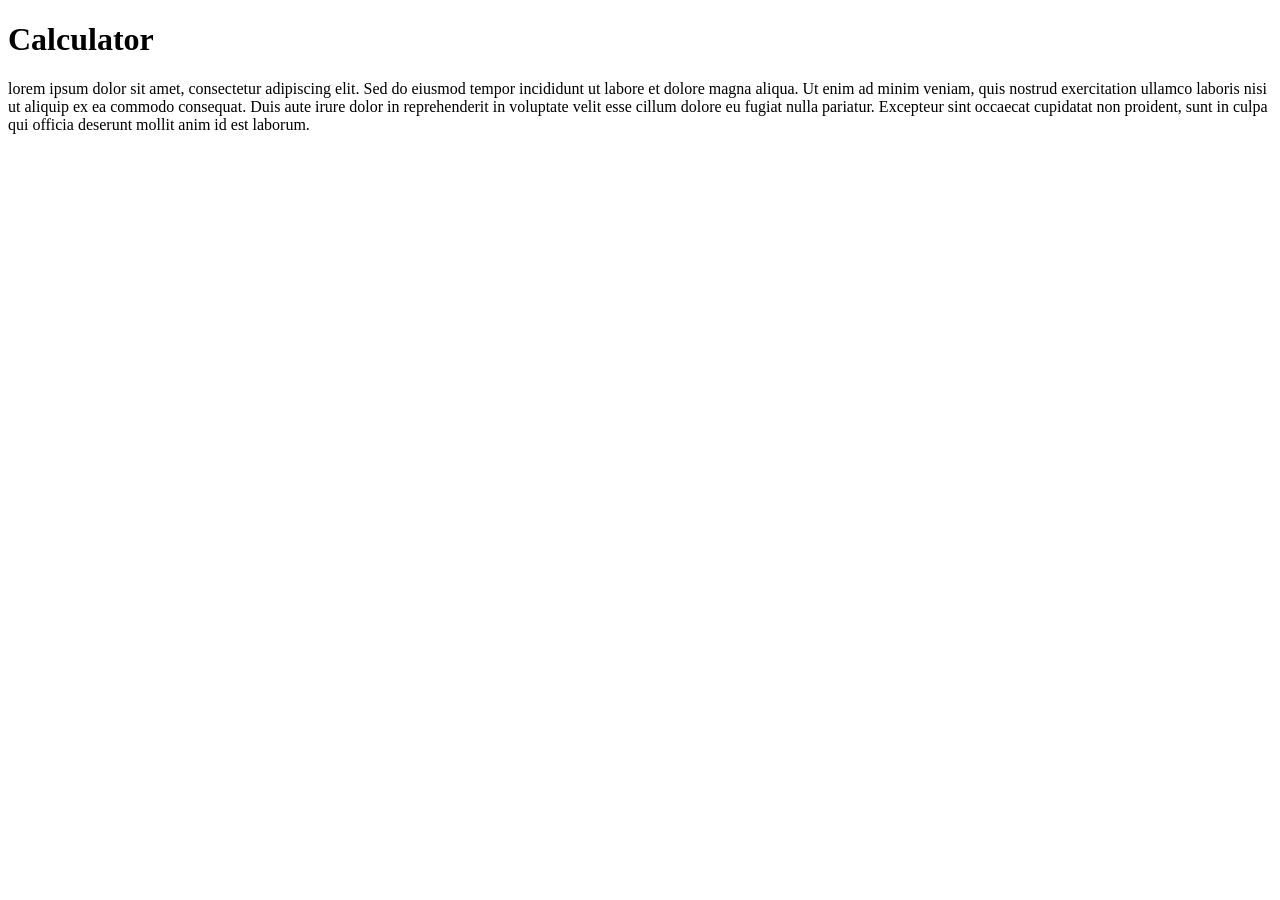
==== src/index.html @ 6264ba0f "borre algo hi" ====
<!DOCTYPE html>
<html lang="en">

<meta charset="UTF-8">
<meta name="viewport" content="width=device-width, initial-scale=1.0">
<title>Calculator</title>

<link rel="stylesheet" href="style.css">
<link rel="icon" type="image/x-icon" href="/calculator/src/img/calculator_icon.ico">

</head>

<body>

    <h1>Calculator</h1>

    <main>
        <lorem>
            <p>
                lorem ipsum dolor sit amet, consectetur adipiscing elit. Sed do eiusmod tempor incididunt ut labore et
                dolore magna aliqua. Ut enim ad minim veniam, quis nostrud exercitation ullamco laboris nisi ut aliquip
                ex ea commodo consequat. Duis aute irure dolor in reprehenderit in voluptate velit esse cillum dolore eu
                fugiat nulla pariatur. Excepteur sint occaecat cupidatat non proident, sunt in culpa qui officia
                deserunt mollit anim id est laborum.
            </p>
        </lorem>

    </main>

</body>

</html>
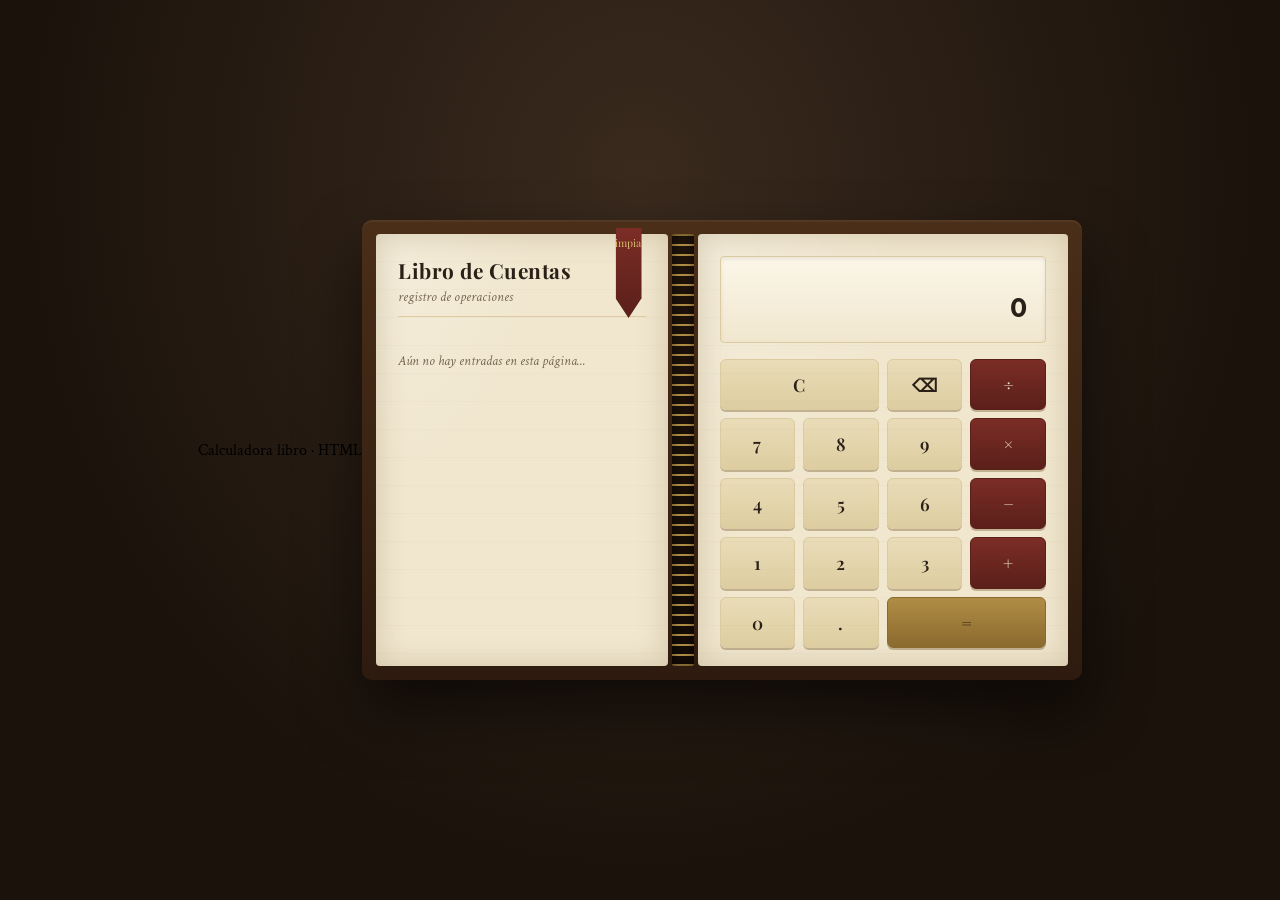
==== commit 7d4040fd: "Ungrade Ungrade" ====
--- a/src/index.html
+++ b/src/index.html
@@ -1,32 +1,595 @@
+Calculadora libro · HTML
 <!DOCTYPE html>
-<html lang="en">
-
-<meta charset="UTF-8">
-<meta name="viewport" content="width=device-width, initial-scale=1.0">
-<title>Calculator</title>
-
-<link rel="stylesheet" href="style.css">
-<link rel="icon" type="image/x-icon" href="/calculator/src/img/calculator_icon.ico">
-
+<html lang="es">
+
+<head>
+    <meta charset="UTF-8">
+    <title>El Libro de Cuentas — Calculadora</title>
+    <meta name="viewport" content="width=device-width, initial-scale=1.0">
+    <link rel="preconnect" href="https://fonts.googleapis.com">
+    <link
+        href="https://fonts.googleapis.com/css2?family=Playfair+Display:wght@600;700;900&family=Courier+Prime:wght@400;700&family=Crimson+Text:ital,wght@0,400;0,600;1,400&display=swap"
+        rel="stylesheet">
+    <style>
+        /* ============================================
+     1) VARIABLES DE DISEÑO (paleta "libro antiguo")
+     ============================================ */
+        :root {
+            --cover: #2e1b0f;
+            --cover-hi: #4a2e18;
+            --gold: #b08d45;
+            --gold-soft: #d8b96a;
+            --page: #f1e7cf;
+            --page-shadow: #dccba0;
+            --ink: #2a2018;
+            --ink-faint: #7a6a53;
+            --wax: #7b2d26;
+            --wax-dark: #5b1f1a;
+        }
+
+        * {
+            box-sizing: border-box;
+        }
+
+        body {
+            margin: 0;
+            min-height: 100vh;
+            display: flex;
+            align-items: center;
+            justify-content: center;
+            background:
+                radial-gradient(ellipse at 50% 20%, #3a2a1e 0%, #1a120b 70%);
+            font-family: 'Crimson Text', serif;
+            padding: 40px 16px;
+        }
+
+        /* ============================================
+     2) EL LIBRO — portada, lomo y perspectiva 3D
+     ============================================ */
+        .book {
+            position: relative;
+            display: flex;
+            width: min(720px, 94vw);
+            min-height: 460px;
+            background: linear-gradient(180deg, var(--cover-hi), var(--cover));
+            border-radius: 10px;
+            box-shadow:
+                0 30px 60px rgba(0, 0, 0, .55),
+                0 2px 0 rgba(255, 255, 255, .05) inset;
+            padding: 14px;
+            gap: 0;
+        }
+
+        .spine {
+            width: 22px;
+            background:
+                repeating-linear-gradient(180deg,
+                    var(--gold) 0px, var(--gold) 2px,
+                    transparent 2px, transparent 10px),
+                linear-gradient(180deg, #1f130b, #120b06);
+            border-radius: 3px;
+            box-shadow: inset 0 0 10px rgba(0, 0, 0, .6);
+            flex-shrink: 0;
+            margin: 0 4px;
+        }
+
+        .page {
+            background:
+                radial-gradient(ellipse at top left, rgba(255, 255, 255, .25), transparent 40%),
+                var(--page);
+            border-radius: 4px;
+            padding: 22px 22px 18px;
+            display: flex;
+            flex-direction: column;
+            position: relative;
+            box-shadow: inset 0 0 30px rgba(120, 95, 50, .25);
+        }
+
+        .page-left {
+            flex: 1 1 44%;
+        }
+
+        .page-right {
+            flex: 1 1 56%;
+        }
+
+        /* textura sutil de papel */
+        .page::before {
+            content: "";
+            position: absolute;
+            inset: 0;
+            background-image: repeating-linear-gradient(transparent, transparent 27px, rgba(120, 95, 50, .06) 28px);
+            pointer-events: none;
+            border-radius: 4px;
+        }
+
+        /* ============================================
+     3) PÁGINA IZQUIERDA — el "libro mayor" (historial)
+     ============================================ */
+        .page-title {
+            font-family: 'Playfair Display', serif;
+            font-weight: 700;
+            font-size: 1.3rem;
+            color: var(--ink);
+            margin: 0 0 4px;
+            letter-spacing: .5px;
+        }
+
+        .page-subtitle {
+            font-style: italic;
+            color: var(--ink-faint);
+            font-size: .85rem;
+            margin: 0 0 14px;
+            border-bottom: 1px solid var(--page-shadow);
+            padding-bottom: 10px;
+        }
+
+        .ribbon {
+            position: absolute;
+            top: -6px;
+            right: 26px;
+            width: 26px;
+            height: 90px;
+            background: linear-gradient(180deg, var(--wax), var(--wax-dark));
+            clip-path: polygon(0 0, 100% 0, 100% 78%, 50% 100%, 0 78%);
+            cursor: pointer;
+            box-shadow: 0 4px 8px rgba(0, 0, 0, .35);
+            transition: transform .15s ease;
+            z-index: 5;
+        }
+
+        .ribbon:hover {
+            transform: translateY(3px);
+        }
+
+        .ribbon:active {
+            transform: translateY(6px);
+        }
+
+        .ribbon-label {
+            position: absolute;
+            inset: 0;
+            display: flex;
+            align-items: flex-start;
+            justify-content: center;
+            padding-top: 8px;
+            color: var(--gold-soft);
+            font-size: .65rem;
+            font-family: 'Playfair Display', serif;
+        }
+
+        .history {
+            flex: 1;
+            overflow-y: auto;
+            padding-right: 4px;
+            color: var(--ink);
+        }
+
+        .history::-webkit-scrollbar {
+            width: 6px;
+        }
+
+        .history::-webkit-scrollbar-thumb {
+            background: var(--page-shadow);
+            border-radius: 3px;
+        }
+
+        .entry {
+            font-size: .95rem;
+            line-height: 1.5;
+            margin-bottom: 10px;
+            animation: inkIn .35s ease;
+        }
+
+        .entry .num {
+            color: var(--ink-faint);
+            font-style: italic;
+            margin-right: 6px;
+        }
+
+        .entry .expr {
+            color: var(--ink-faint);
+        }
+
+        .entry .eq {
+            color: var(--wax);
+            font-weight: 600;
+        }
+
+        .empty-note {
+            color: var(--ink-faint);
+            font-style: italic;
+            font-size: .9rem;
+            margin-top: 20px;
+        }
+
+        @keyframes inkIn {
+            from {
+                opacity: 0;
+                transform: translateY(-4px);
+            }
+
+            to {
+                opacity: 1;
+                transform: translateY(0);
+            }
+        }
+
+        /* ============================================
+     4) PÁGINA DERECHA — visor + teclado
+     ============================================ */
+        .display-paper {
+            background: linear-gradient(180deg, #fbf6e8, var(--page));
+            border: 1px solid var(--page-shadow);
+            border-radius: 4px;
+            padding: 14px 16px;
+            margin-bottom: 16px;
+            box-shadow: 0 2px 4px rgba(0, 0, 0, .08) inset;
+            position: relative;
+            min-height: 84px;
+        }
+
+        .expression {
+            font-family: 'Courier Prime', monospace;
+            color: var(--ink-faint);
+            font-size: 1rem;
+            min-height: 1.3em;
+            text-align: right;
+            letter-spacing: .5px;
+        }
+
+        .result {
+            font-family: 'Courier Prime', monospace;
+            font-weight: 700;
+            color: var(--ink);
+            font-size: 2rem;
+            text-align: right;
+            letter-spacing: 1px;
+            word-break: break-all;
+            transform-origin: right center;
+        }
+
+        /* el "sello de tinta" al presionar "=" */
+        .result.stamp {
+            animation: stampIt .32s cubic-bezier(.36, 1.6, .4, 1);
+        }
+
+        @keyframes stampIt {
+            0% {
+                transform: scale(1.6) rotate(-4deg);
+                opacity: 0;
+                color: var(--wax);
+            }
+
+            60% {
+                transform: scale(0.96) rotate(1deg);
+                opacity: 1;
+            }
+
+            100% {
+                transform: scale(1) rotate(0);
+                color: var(--ink);
+            }
+        }
+
+        .keypad {
+            flex: 1;
+            display: grid;
+            grid-template-columns: repeat(4, 1fr);
+            gap: 8px;
+        }
+
+        button.key {
+            font-family: 'Playfair Display', serif;
+            font-size: 1.1rem;
+            font-weight: 600;
+            color: var(--ink);
+            background: linear-gradient(180deg, #e9dcb8, #ddcda0);
+            border: 1px solid var(--page-shadow);
+            border-radius: 6px;
+            cursor: pointer;
+            padding: 12px 0;
+            box-shadow: 0 2px 0 rgba(120, 95, 50, .4);
+            transition: transform .08s ease, box-shadow .08s ease;
+        }
+
+        button.key:hover {
+            filter: brightness(1.04);
+        }
+
+        button.key:active {
+            transform: translateY(2px);
+            box-shadow: 0 0px 0 rgba(120, 95, 50, .4);
+        }
+
+        button.key.op {
+            background: linear-gradient(180deg, var(--wax), var(--wax-dark));
+            color: #f1e7cf;
+            border-color: var(--wax-dark);
+        }
+
+        button.key.equals {
+            grid-column: span 2;
+            background: linear-gradient(180deg, var(--gold), #8a6a2e);
+            color: #2a1c08;
+            border-color: #8a6a2e;
+        }
+
+        button.key.wide {
+            grid-column: span 2;
+        }
+
+        /* foco visible por teclado (accesibilidad) */
+        button.key:focus-visible {
+            outline: 2px solid var(--wax);
+            outline-offset: 2px;
+        }
+
+        /* ============================================
+     5) RESPONSIVE — el libro se cierra en móvil
+     ============================================ */
+        @media (max-width: 640px) {
+            .book {
+                flex-direction: column;
+                min-height: auto;
+            }
+
+            .spine {
+                width: auto;
+                height: 14px;
+                margin: 4px 0;
+                background: repeating-linear-gradient(90deg,
+                        var(--gold) 0px, var(--gold) 2px, transparent 2px, transparent 10px),
+                    linear-gradient(90deg, #1f130b, #120b06);
+            }
+
+            .history {
+                max-height: 140px;
+            }
+        }
+    </style>
 </head>
 
 <body>
 
-    <h1>Calculator</h1>
-
-    <main>
-        <lorem>
-            <p>
-                lorem ipsum dolor sit amet, consectetur adipiscing elit. Sed do eiusmod tempor incididunt ut labore et
-                dolore magna aliqua. Ut enim ad minim veniam, quis nostrud exercitation ullamco laboris nisi ut aliquip
-                ex ea commodo consequat. Duis aute irure dolor in reprehenderit in voluptate velit esse cillum dolore eu
-                fugiat nulla pariatur. Excepteur sint occaecat cupidatat non proident, sunt in culpa qui officia
-                deserunt mollit anim id est laborum.
-            </p>
-        </lorem>
-
-    </main>
-
+    <div class="book">
+        <!-- PÁGINA IZQUIERDA: el historial, como un libro mayor de cuentas -->
+        <section class="page page-left">
+            <div class="ribbon" id="ribbon" title="Tirar del marcador para borrar el historial">
+                <span class="ribbon-label">limpiar</span>
+            </div>
+            <h1 class="page-title">Libro de Cuentas</h1>
+            <p class="page-subtitle">registro de operaciones</p>
+            <div class="history" id="history">
+                <p class="empty-note">Aún no hay entradas en esta página...</p>
+            </div>
+        </section>
+
+        <div class="spine"></div>
+
+        <!-- PÁGINA DERECHA: el visor y las teclas -->
+        <section class="page page-right">
+            <div class="display-paper">
+                <div class="expression" id="expression">&nbsp;</div>
+                <div class="result" id="result">0</div>
+            </div>
+
+            <div class="keypad" id="keypad">
+                <button class="key wide" data-action="clear">C</button>
+                <button class="key" data-action="backspace">⌫</button>
+                <button class="key op" data-action="operator" data-value="÷">÷</button>
+
+                <button class="key" data-action="digit" data-value="7">7</button>
+                <button class="key" data-action="digit" data-value="8">8</button>
+                <button class="key" data-action="digit" data-value="9">9</button>
+                <button class="key op" data-action="operator" data-value="×">×</button>
+
+                <button class="key" data-action="digit" data-value="4">4</button>
+                <button class="key" data-action="digit" data-value="5">5</button>
+                <button class="key" data-action="digit" data-value="6">6</button>
+                <button class="key op" data-action="operator" data-value="−">−</button>
+
+                <button class="key" data-action="digit" data-value="1">1</button>
+                <button class="key" data-action="digit" data-value="2">2</button>
+                <button class="key" data-action="digit" data-value="3">3</button>
+                <button class="key op" data-action="operator" data-value="+">+</button>
+
+                <button class="key" data-action="digit" data-value="0">0</button>
+                <button class="key" data-action="decimal">.</button>
+                <button class="key equals" data-action="equals">=</button>
+            </div>
+        </section>
+    </div>
+
+    <script>
+        /* ============================================
+           6) ESTADO DE LA CALCULADORA
+           ============================================
+           Guardamos todo en un único objeto "state".
+           Esto es más fácil de razonar que tener
+           variables sueltas por todos lados. */
+        const state = {
+            current: '0',       // lo que se ve en pantalla ahora mismo
+            previous: null,      // el número guardado antes de elegir un operador
+            operator: null,       // '+', '−', '×' o '÷'
+            waitingForNext: false, // true justo después de pulsar un operador
+            history: []           // lista de operaciones ya resueltas
+        };
+
+        const resultEl = document.getElementById('result');
+        const exprEl = document.getElementById('expression');
+        const historyEl = document.getElementById('history');
+        const ribbon = document.getElementById('ribbon');
+        const keypad = document.getElementById('keypad');
+
+        /* ============================================
+           7) FUNCIONES PURAS DE CÁLCULO
+           ============================================ */
+        function calculate(a, operator, b) {
+            a = parseFloat(a);
+            b = parseFloat(b);
+            switch (operator) {
+                case '+': return a + b;
+                case '−': return a - b;
+                case '×': return a * b;
+                case '÷': return b === 0 ? NaN : a / b;
+                default: return b;
+            }
+        }
+
+        // Evita mostrar 0.30000000000000004 y números eternos
+        function formatNumber(n) {
+            if (Number.isNaN(n)) return 'Error';
+            if (!isFinite(n)) return 'Error';
+            const rounded = Math.round(n * 1e9) / 1e9;
+            return rounded.toString();
+        }
+
+        /* ============================================
+           8) ACCIONES — cada botón dispara una de estas
+           ============================================ */
+        function inputDigit(d) {
+            if (state.waitingForNext) {
+                state.current = d;
+                state.waitingForNext = false;
+            } else {
+                state.current = state.current === '0' ? d : state.current + d;
+            }
+        }
+
+        function inputDecimal() {
+            if (state.waitingForNext) {
+                state.current = '0.';
+                state.waitingForNext = false;
+                return;
+            }
+            if (!state.current.includes('.')) state.current += '.';
+        }
+
+        function chooseOperator(op) {
+            // Si ya había un operador pendiente, resolvemos esa cuenta primero
+            // (esto permite encadenar: 2 + 3 + 4 =)
+            if (state.operator && !state.waitingForNext) {
+                const result = calculate(state.previous, state.operator, state.current);
+                state.previous = formatNumber(result);
+                state.current = state.previous;
+            } else {
+                state.previous = state.current;
+            }
+            state.operator = op;
+            state.waitingForNext = true;
+        }
+
+        function equals() {
+            if (state.operator === null) return;
+            const expr = `${state.previous} ${state.operator} ${state.current}`;
+            const result = calculate(state.previous, state.operator, state.current);
+            const formatted = formatNumber(result);
+
+            addHistoryEntry(expr, formatted);
+
+            state.current = formatted;
+            state.previous = null;
+            state.operator = null;
+            state.waitingForNext = true; // el próximo dígito empieza una cuenta nueva
+
+            // el "sello de tinta": quitamos y volvemos a poner la clase para
+            // que la animación se repita cada vez
+            resultEl.classList.remove('stamp');
+            void resultEl.offsetWidth; // truco para reiniciar la animación CSS
+            resultEl.classList.add('stamp');
+        }
+
+        function backspace() {
+            state.current = state.current.length > 1 ? state.current.slice(0, -1) : '0';
+        }
+
+        function clearAll() {
+            state.current = '0';
+            state.previous = null;
+            state.operator = null;
+            state.waitingForNext = false;
+        }
+
+        /* ============================================
+           9) HISTORIAL — la página izquierda
+           ============================================ */
+        function addHistoryEntry(expr, result) {
+            state.history.unshift({ expr, result, n: state.history.length + 1 });
+            renderHistory();
+        }
+
+        function renderHistory() {
+            if (state.history.length === 0) {
+                historyEl.innerHTML = '<p class="empty-note">Aún no hay entradas en esta página...</p>';
+                return;
+            }
+            historyEl.innerHTML = state.history.map(item => `
+    <div class="entry">
+      <span class="num">${item.n}.</span>
+      <span class="expr">${item.expr}</span>
+      <span class="eq"> = ${item.result}</span>
+    </div>
+  `).join('');
+        }
+
+        /* ============================================
+           10) RENDER — sincroniza el "state" con el DOM
+           ============================================ */
+        function render() {
+            resultEl.textContent = state.current;
+            exprEl.textContent = state.previous !== null
+                ? `${state.previous} ${state.operator}`
+                : '\u00A0'; // espacio no separable para mantener la altura de la línea
+        }
+
+        /* ============================================
+           11) EVENTOS — clics del teclado del libro
+           ============================================ */
+        keypad.addEventListener('click', (e) => {
+            const btn = e.target.closest('button.key');
+            if (!btn) return;
+            const action = btn.dataset.action;
+            const value = btn.dataset.value;
+
+            if (action === 'digit') inputDigit(value);
+            else if (action === 'decimal') inputDecimal();
+            else if (action === 'operator') chooseOperator(value);
+            else if (action === 'equals') equals();
+            else if (action === 'backspace') backspace();
+            else if (action === 'clear') clearAll();
+
+            render();
+        });
+
+        // El marcador de tela (ribbon) también limpia todo, con un pequeño gesto
+        ribbon.addEventListener('click', () => {
+            clearAll();
+            state.history = [];
+            renderHistory();
+            render();
+        });
+
+        /* ============================================
+           12) SOPORTE DE TECLADO FÍSICO
+           ============================================ */
+        window.addEventListener('keydown', (e) => {
+            if (e.key >= '0' && e.key <= '9') inputDigit(e.key);
+            else if (e.key === '.') inputDecimal();
+            else if (e.key === '+') chooseOperator('+');
+            else if (e.key === '-') chooseOperator('−');
+            else if (e.key === '*') chooseOperator('×');
+            else if (e.key === '/') { e.preventDefault(); chooseOperator('÷'); }
+            else if (e.key === 'Enter' || e.key === '=') equals();
+            else if (e.key === 'Backspace') backspace();
+            else if (e.key === 'Escape') clearAll();
+            else return;
+
+            render();
+        });
+
+        render(); // primer dibujado al cargar la página
+    </script>
 </body>
 
 </html>
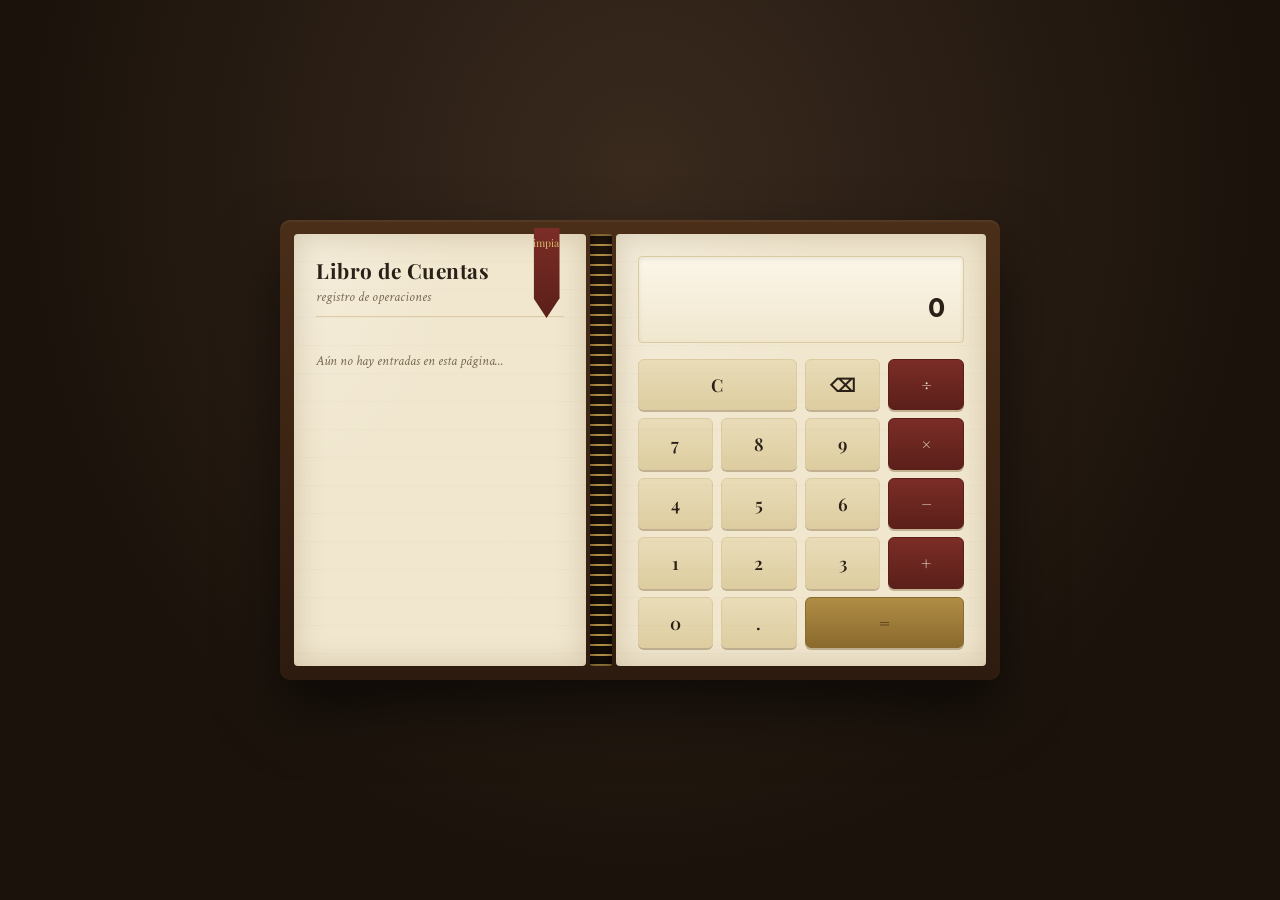
==== commit 0d794f4d: "carpeta script creada" ====
--- a/src/index.html
+++ b/src/index.html
@@ -1,353 +1,15 @@
-Calculadora libro · HTML
 <!DOCTYPE html>
-<html lang="es">
-
+<html lang="en">
 <head>
     <meta charset="UTF-8">
+    <meta name="viewport" content="width=device-width, initial-scale=1.0">
     <title>El Libro de Cuentas — Calculadora</title>
-    <meta name="viewport" content="width=device-width, initial-scale=1.0">
-    <link rel="preconnect" href="https://fonts.googleapis.com">
-    <link
-        href="https://fonts.googleapis.com/css2?family=Playfair+Display:wght@600;700;900&family=Courier+Prime:wght@400;700&family=Crimson+Text:ital,wght@0,400;0,600;1,400&display=swap"
+
+        <link rel="preconnect" href="https://fonts.googleapis.com">
+        <link href="https://fonts.googleapis.com/css2?family=Playfair+Display:wght@600;700;900&family=Courier+Prime:wght@400;700&family=Crimson+Text:ital,wght@0,400;0,600;1,400&display=swap"
         rel="stylesheet">
-    <style>
-        /* ============================================
-     1) VARIABLES DE DISEÑO (paleta "libro antiguo")
-     ============================================ */
-        :root {
-            --cover: #2e1b0f;
-            --cover-hi: #4a2e18;
-            --gold: #b08d45;
-            --gold-soft: #d8b96a;
-            --page: #f1e7cf;
-            --page-shadow: #dccba0;
-            --ink: #2a2018;
-            --ink-faint: #7a6a53;
-            --wax: #7b2d26;
-            --wax-dark: #5b1f1a;
-        }
 
-        * {
-            box-sizing: border-box;
-        }
-
-        body {
-            margin: 0;
-            min-height: 100vh;
-            display: flex;
-            align-items: center;
-            justify-content: center;
-            background:
-                radial-gradient(ellipse at 50% 20%, #3a2a1e 0%, #1a120b 70%);
-            font-family: 'Crimson Text', serif;
-            padding: 40px 16px;
-        }
-
-        /* ============================================
-     2) EL LIBRO — portada, lomo y perspectiva 3D
-     ============================================ */
-        .book {
-            position: relative;
-            display: flex;
-            width: min(720px, 94vw);
-            min-height: 460px;
-            background: linear-gradient(180deg, var(--cover-hi), var(--cover));
-            border-radius: 10px;
-            box-shadow:
-                0 30px 60px rgba(0, 0, 0, .55),
-                0 2px 0 rgba(255, 255, 255, .05) inset;
-            padding: 14px;
-            gap: 0;
-        }
-
-        .spine {
-            width: 22px;
-            background:
-                repeating-linear-gradient(180deg,
-                    var(--gold) 0px, var(--gold) 2px,
-                    transparent 2px, transparent 10px),
-                linear-gradient(180deg, #1f130b, #120b06);
-            border-radius: 3px;
-            box-shadow: inset 0 0 10px rgba(0, 0, 0, .6);
-            flex-shrink: 0;
-            margin: 0 4px;
-        }
-
-        .page {
-            background:
-                radial-gradient(ellipse at top left, rgba(255, 255, 255, .25), transparent 40%),
-                var(--page);
-            border-radius: 4px;
-            padding: 22px 22px 18px;
-            display: flex;
-            flex-direction: column;
-            position: relative;
-            box-shadow: inset 0 0 30px rgba(120, 95, 50, .25);
-        }
-
-        .page-left {
-            flex: 1 1 44%;
-        }
-
-        .page-right {
-            flex: 1 1 56%;
-        }
-
-        /* textura sutil de papel */
-        .page::before {
-            content: "";
-            position: absolute;
-            inset: 0;
-            background-image: repeating-linear-gradient(transparent, transparent 27px, rgba(120, 95, 50, .06) 28px);
-            pointer-events: none;
-            border-radius: 4px;
-        }
-
-        /* ============================================
-     3) PÁGINA IZQUIERDA — el "libro mayor" (historial)
-     ============================================ */
-        .page-title {
-            font-family: 'Playfair Display', serif;
-            font-weight: 700;
-            font-size: 1.3rem;
-            color: var(--ink);
-            margin: 0 0 4px;
-            letter-spacing: .5px;
-        }
-
-        .page-subtitle {
-            font-style: italic;
-            color: var(--ink-faint);
-            font-size: .85rem;
-            margin: 0 0 14px;
-            border-bottom: 1px solid var(--page-shadow);
-            padding-bottom: 10px;
-        }
-
-        .ribbon {
-            position: absolute;
-            top: -6px;
-            right: 26px;
-            width: 26px;
-            height: 90px;
-            background: linear-gradient(180deg, var(--wax), var(--wax-dark));
-            clip-path: polygon(0 0, 100% 0, 100% 78%, 50% 100%, 0 78%);
-            cursor: pointer;
-            box-shadow: 0 4px 8px rgba(0, 0, 0, .35);
-            transition: transform .15s ease;
-            z-index: 5;
-        }
-
-        .ribbon:hover {
-            transform: translateY(3px);
-        }
-
-        .ribbon:active {
-            transform: translateY(6px);
-        }
-
-        .ribbon-label {
-            position: absolute;
-            inset: 0;
-            display: flex;
-            align-items: flex-start;
-            justify-content: center;
-            padding-top: 8px;
-            color: var(--gold-soft);
-            font-size: .65rem;
-            font-family: 'Playfair Display', serif;
-        }
-
-        .history {
-            flex: 1;
-            overflow-y: auto;
-            padding-right: 4px;
-            color: var(--ink);
-        }
-
-        .history::-webkit-scrollbar {
-            width: 6px;
-        }
-
-        .history::-webkit-scrollbar-thumb {
-            background: var(--page-shadow);
-            border-radius: 3px;
-        }
-
-        .entry {
-            font-size: .95rem;
-            line-height: 1.5;
-            margin-bottom: 10px;
-            animation: inkIn .35s ease;
-        }
-
-        .entry .num {
-            color: var(--ink-faint);
-            font-style: italic;
-            margin-right: 6px;
-        }
-
-        .entry .expr {
-            color: var(--ink-faint);
-        }
-
-        .entry .eq {
-            color: var(--wax);
-            font-weight: 600;
-        }
-
-        .empty-note {
-            color: var(--ink-faint);
-            font-style: italic;
-            font-size: .9rem;
-            margin-top: 20px;
-        }
-
-        @keyframes inkIn {
-            from {
-                opacity: 0;
-                transform: translateY(-4px);
-            }
-
-            to {
-                opacity: 1;
-                transform: translateY(0);
-            }
-        }
-
-        /* ============================================
-     4) PÁGINA DERECHA — visor + teclado
-     ============================================ */
-        .display-paper {
-            background: linear-gradient(180deg, #fbf6e8, var(--page));
-            border: 1px solid var(--page-shadow);
-            border-radius: 4px;
-            padding: 14px 16px;
-            margin-bottom: 16px;
-            box-shadow: 0 2px 4px rgba(0, 0, 0, .08) inset;
-            position: relative;
-            min-height: 84px;
-        }
-
-        .expression {
-            font-family: 'Courier Prime', monospace;
-            color: var(--ink-faint);
-            font-size: 1rem;
-            min-height: 1.3em;
-            text-align: right;
-            letter-spacing: .5px;
-        }
-
-        .result {
-            font-family: 'Courier Prime', monospace;
-            font-weight: 700;
-            color: var(--ink);
-            font-size: 2rem;
-            text-align: right;
-            letter-spacing: 1px;
-            word-break: break-all;
-            transform-origin: right center;
-        }
-
-        /* el "sello de tinta" al presionar "=" */
-        .result.stamp {
-            animation: stampIt .32s cubic-bezier(.36, 1.6, .4, 1);
-        }
-
-        @keyframes stampIt {
-            0% {
-                transform: scale(1.6) rotate(-4deg);
-                opacity: 0;
-                color: var(--wax);
-            }
-
-            60% {
-                transform: scale(0.96) rotate(1deg);
-                opacity: 1;
-            }
-
-            100% {
-                transform: scale(1) rotate(0);
-                color: var(--ink);
-            }
-        }
-
-        .keypad {
-            flex: 1;
-            display: grid;
-            grid-template-columns: repeat(4, 1fr);
-            gap: 8px;
-        }
-
-        button.key {
-            font-family: 'Playfair Display', serif;
-            font-size: 1.1rem;
-            font-weight: 600;
-            color: var(--ink);
-            background: linear-gradient(180deg, #e9dcb8, #ddcda0);
-            border: 1px solid var(--page-shadow);
-            border-radius: 6px;
-            cursor: pointer;
-            padding: 12px 0;
-            box-shadow: 0 2px 0 rgba(120, 95, 50, .4);
-            transition: transform .08s ease, box-shadow .08s ease;
-        }
-
-        button.key:hover {
-            filter: brightness(1.04);
-        }
-
-        button.key:active {
-            transform: translateY(2px);
-            box-shadow: 0 0px 0 rgba(120, 95, 50, .4);
-        }
-
-        button.key.op {
-            background: linear-gradient(180deg, var(--wax), var(--wax-dark));
-            color: #f1e7cf;
-            border-color: var(--wax-dark);
-        }
-
-        button.key.equals {
-            grid-column: span 2;
-            background: linear-gradient(180deg, var(--gold), #8a6a2e);
-            color: #2a1c08;
-            border-color: #8a6a2e;
-        }
-
-        button.key.wide {
-            grid-column: span 2;
-        }
-
-        /* foco visible por teclado (accesibilidad) */
-        button.key:focus-visible {
-            outline: 2px solid var(--wax);
-            outline-offset: 2px;
-        }
-
-        /* ============================================
-     5) RESPONSIVE — el libro se cierra en móvil
-     ============================================ */
-        @media (max-width: 640px) {
-            .book {
-                flex-direction: column;
-                min-height: auto;
-            }
-
-            .spine {
-                width: auto;
-                height: 14px;
-                margin: 4px 0;
-                background: repeating-linear-gradient(90deg,
-                        var(--gold) 0px, var(--gold) 2px, transparent 2px, transparent 10px),
-                    linear-gradient(90deg, #1f130b, #120b06);
-            }
-
-            .history {
-                max-height: 140px;
-            }
-        }
-    </style>
+        <link rel="stylesheet" href="style.css">
 </head>
 
 <body>
@@ -401,195 +63,7 @@
         </section>
     </div>
 
-    <script>
-        /* ============================================
-           6) ESTADO DE LA CALCULADORA
-           ============================================
-           Guardamos todo en un único objeto "state".
-           Esto es más fácil de razonar que tener
-           variables sueltas por todos lados. */
-        const state = {
-            current: '0',       // lo que se ve en pantalla ahora mismo
-            previous: null,      // el número guardado antes de elegir un operador
-            operator: null,       // '+', '−', '×' o '÷'
-            waitingForNext: false, // true justo después de pulsar un operador
-            history: []           // lista de operaciones ya resueltas
-        };
-
-        const resultEl = document.getElementById('result');
-        const exprEl = document.getElementById('expression');
-        const historyEl = document.getElementById('history');
-        const ribbon = document.getElementById('ribbon');
-        const keypad = document.getElementById('keypad');
-
-        /* ============================================
-           7) FUNCIONES PURAS DE CÁLCULO
-           ============================================ */
-        function calculate(a, operator, b) {
-            a = parseFloat(a);
-            b = parseFloat(b);
-            switch (operator) {
-                case '+': return a + b;
-                case '−': return a - b;
-                case '×': return a * b;
-                case '÷': return b === 0 ? NaN : a / b;
-                default: return b;
-            }
-        }
-
-        // Evita mostrar 0.30000000000000004 y números eternos
-        function formatNumber(n) {
-            if (Number.isNaN(n)) return 'Error';
-            if (!isFinite(n)) return 'Error';
-            const rounded = Math.round(n * 1e9) / 1e9;
-            return rounded.toString();
-        }
-
-        /* ============================================
-           8) ACCIONES — cada botón dispara una de estas
-           ============================================ */
-        function inputDigit(d) {
-            if (state.waitingForNext) {
-                state.current = d;
-                state.waitingForNext = false;
-            } else {
-                state.current = state.current === '0' ? d : state.current + d;
-            }
-        }
-
-        function inputDecimal() {
-            if (state.waitingForNext) {
-                state.current = '0.';
-                state.waitingForNext = false;
-                return;
-            }
-            if (!state.current.includes('.')) state.current += '.';
-        }
-
-        function chooseOperator(op) {
-            // Si ya había un operador pendiente, resolvemos esa cuenta primero
-            // (esto permite encadenar: 2 + 3 + 4 =)
-            if (state.operator && !state.waitingForNext) {
-                const result = calculate(state.previous, state.operator, state.current);
-                state.previous = formatNumber(result);
-                state.current = state.previous;
-            } else {
-                state.previous = state.current;
-            }
-            state.operator = op;
-            state.waitingForNext = true;
-        }
-
-        function equals() {
-            if (state.operator === null) return;
-            const expr = `${state.previous} ${state.operator} ${state.current}`;
-            const result = calculate(state.previous, state.operator, state.current);
-            const formatted = formatNumber(result);
-
-            addHistoryEntry(expr, formatted);
-
-            state.current = formatted;
-            state.previous = null;
-            state.operator = null;
-            state.waitingForNext = true; // el próximo dígito empieza una cuenta nueva
-
-            // el "sello de tinta": quitamos y volvemos a poner la clase para
-            // que la animación se repita cada vez
-            resultEl.classList.remove('stamp');
-            void resultEl.offsetWidth; // truco para reiniciar la animación CSS
-            resultEl.classList.add('stamp');
-        }
-
-        function backspace() {
-            state.current = state.current.length > 1 ? state.current.slice(0, -1) : '0';
-        }
-
-        function clearAll() {
-            state.current = '0';
-            state.previous = null;
-            state.operator = null;
-            state.waitingForNext = false;
-        }
-
-        /* ============================================
-           9) HISTORIAL — la página izquierda
-           ============================================ */
-        function addHistoryEntry(expr, result) {
-            state.history.unshift({ expr, result, n: state.history.length + 1 });
-            renderHistory();
-        }
-
-        function renderHistory() {
-            if (state.history.length === 0) {
-                historyEl.innerHTML = '<p class="empty-note">Aún no hay entradas en esta página...</p>';
-                return;
-            }
-            historyEl.innerHTML = state.history.map(item => `
-    <div class="entry">
-      <span class="num">${item.n}.</span>
-      <span class="expr">${item.expr}</span>
-      <span class="eq"> = ${item.result}</span>
-    </div>
-  `).join('');
-        }
-
-        /* ============================================
-           10) RENDER — sincroniza el "state" con el DOM
-           ============================================ */
-        function render() {
-            resultEl.textContent = state.current;
-            exprEl.textContent = state.previous !== null
-                ? `${state.previous} ${state.operator}`
-                : '\u00A0'; // espacio no separable para mantener la altura de la línea
-        }
-
-        /* ============================================
-           11) EVENTOS — clics del teclado del libro
-           ============================================ */
-        keypad.addEventListener('click', (e) => {
-            const btn = e.target.closest('button.key');
-            if (!btn) return;
-            const action = btn.dataset.action;
-            const value = btn.dataset.value;
-
-            if (action === 'digit') inputDigit(value);
-            else if (action === 'decimal') inputDecimal();
-            else if (action === 'operator') chooseOperator(value);
-            else if (action === 'equals') equals();
-            else if (action === 'backspace') backspace();
-            else if (action === 'clear') clearAll();
-
-            render();
-        });
-
-        // El marcador de tela (ribbon) también limpia todo, con un pequeño gesto
-        ribbon.addEventListener('click', () => {
-            clearAll();
-            state.history = [];
-            renderHistory();
-            render();
-        });
-
-        /* ============================================
-           12) SOPORTE DE TECLADO FÍSICO
-           ============================================ */
-        window.addEventListener('keydown', (e) => {
-            if (e.key >= '0' && e.key <= '9') inputDigit(e.key);
-            else if (e.key === '.') inputDecimal();
-            else if (e.key === '+') chooseOperator('+');
-            else if (e.key === '-') chooseOperator('−');
-            else if (e.key === '*') chooseOperator('×');
-            else if (e.key === '/') { e.preventDefault(); chooseOperator('÷'); }
-            else if (e.key === 'Enter' || e.key === '=') equals();
-            else if (e.key === 'Backspace') backspace();
-            else if (e.key === 'Escape') clearAll();
-            else return;
-
-            render();
-        });
-
-        render(); // primer dibujado al cargar la página
-    </script>
+    <script src="script.js"></script>
 </body>
 
 </html>
--- a/src/style.css
+++ b/src/style.css
@@ -0,0 +1,333 @@
+:root {
+    --cover: #2e1b0f;
+    --cover-hi: #4a2e18;
+    --gold: #b08d45;
+    --gold-soft: #d8b96a;
+    --page: #f1e7cf;
+    --page-shadow: #dccba0;
+    --ink: #2a2018;
+    --ink-faint: #7a6a53;
+    --wax: #7b2d26;
+    --wax-dark: #5b1f1a;
+}
+
+* {
+    box-sizing: border-box;
+}
+
+body {
+    margin: 0;
+    min-height: 100vh;
+    display: flex;
+    align-items: center;
+    justify-content: center;
+    background:
+        radial-gradient(ellipse at 50% 20%, #3a2a1e 0%, #1a120b 70%);
+    font-family: 'Crimson Text', serif;
+    padding: 40px 16px;
+}
+
+/* ============================================
+     2) EL LIBRO — portada, lomo y perspectiva 3D
+     ============================================ */
+.book {
+    position: relative;
+    display: flex;
+    width: min(720px, 94vw);
+    min-height: 460px;
+    background: linear-gradient(180deg, var(--cover-hi), var(--cover));
+    border-radius: 10px;
+    box-shadow:
+        0 30px 60px rgba(0, 0, 0, .55),
+        0 2px 0 rgba(255, 255, 255, .05) inset;
+    padding: 14px;
+    gap: 0;
+}
+
+.spine {
+    width: 22px;
+    background:
+        repeating-linear-gradient(180deg,
+            var(--gold) 0px, var(--gold) 2px,
+            transparent 2px, transparent 10px),
+        linear-gradient(180deg, #1f130b, #120b06);
+    border-radius: 3px;
+    box-shadow: inset 0 0 10px rgba(0, 0, 0, .6);
+    flex-shrink: 0;
+    margin: 0 4px;
+}
+
+.page {
+    background:
+        radial-gradient(ellipse at top left, rgba(255, 255, 255, .25), transparent 40%),
+        var(--page);
+    border-radius: 4px;
+    padding: 22px 22px 18px;
+    display: flex;
+    flex-direction: column;
+    position: relative;
+    box-shadow: inset 0 0 30px rgba(120, 95, 50, .25);
+}
+
+.page-left {
+    flex: 1 1 44%;
+}
+
+.page-right {
+    flex: 1 1 56%;
+}
+
+/* textura sutil de papel */
+.page::before {
+    content: "";
+    position: absolute;
+    inset: 0;
+    background-image: repeating-linear-gradient(transparent, transparent 27px, rgba(120, 95, 50, .06) 28px);
+    pointer-events: none;
+    border-radius: 4px;
+}
+
+/* ============================================
+     3) PÁGINA IZQUIERDA — el "libro mayor" (historial)
+     ============================================ */
+.page-title {
+    font-family: 'Playfair Display', serif;
+    font-weight: 700;
+    font-size: 1.3rem;
+    color: var(--ink);
+    margin: 0 0 4px;
+    letter-spacing: .5px;
+}
+
+.page-subtitle {
+    font-style: italic;
+    color: var(--ink-faint);
+    font-size: .85rem;
+    margin: 0 0 14px;
+    border-bottom: 1px solid var(--page-shadow);
+    padding-bottom: 10px;
+}
+
+.ribbon {
+    position: absolute;
+    top: -6px;
+    right: 26px;
+    width: 26px;
+    height: 90px;
+    background: linear-gradient(180deg, var(--wax), var(--wax-dark));
+    clip-path: polygon(0 0, 100% 0, 100% 78%, 50% 100%, 0 78%);
+    cursor: pointer;
+    box-shadow: 0 4px 8px rgba(0, 0, 0, .35);
+    transition: transform .15s ease;
+    z-index: 5;
+}
+
+.ribbon:hover {
+    transform: translateY(3px);
+}
+
+.ribbon:active {
+    transform: translateY(6px);
+}
+
+.ribbon-label {
+    position: absolute;
+    inset: 0;
+    display: flex;
+    align-items: flex-start;
+    justify-content: center;
+    padding-top: 8px;
+    color: var(--gold-soft);
+    font-size: .65rem;
+    font-family: 'Playfair Display', serif;
+}
+
+.history {
+    flex: 1;
+    overflow-y: auto;
+    padding-right: 4px;
+    color: var(--ink);
+}
+
+.history::-webkit-scrollbar {
+    width: 6px;
+}
+
+.history::-webkit-scrollbar-thumb {
+    background: var(--page-shadow);
+    border-radius: 3px;
+}
+
+.entry {
+    font-size: .95rem;
+    line-height: 1.5;
+    margin-bottom: 10px;
+    animation: inkIn .35s ease;
+}
+
+.entry .num {
+    color: var(--ink-faint);
+    font-style: italic;
+    margin-right: 6px;
+}
+
+.entry .expr {
+    color: var(--ink-faint);
+}
+
+.entry .eq {
+    color: var(--wax);
+    font-weight: 600;
+}
+
+.empty-note {
+    color: var(--ink-faint);
+    font-style: italic;
+    font-size: .9rem;
+    margin-top: 20px;
+}
+
+@keyframes inkIn {
+    from {
+        opacity: 0;
+        transform: translateY(-4px);
+    }
+
+    to {
+        opacity: 1;
+        transform: translateY(0);
+    }
+}
+
+/* ============================================
+     4) PÁGINA DERECHA — visor + teclado
+     ============================================ */
+.display-paper {
+    background: linear-gradient(180deg, #fbf6e8, var(--page));
+    border: 1px solid var(--page-shadow);
+    border-radius: 4px;
+    padding: 14px 16px;
+    margin-bottom: 16px;
+    box-shadow: 0 2px 4px rgba(0, 0, 0, .08) inset;
+    position: relative;
+    min-height: 84px;
+}
+
+.expression {
+    font-family: 'Courier Prime', monospace;
+    color: var(--ink-faint);
+    font-size: 1rem;
+    min-height: 1.3em;
+    text-align: right;
+    letter-spacing: .5px;
+}
+
+.result {
+    font-family: 'Courier Prime', monospace;
+    font-weight: 700;
+    color: var(--ink);
+    font-size: 2rem;
+    text-align: right;
+    letter-spacing: 1px;
+    word-break: break-all;
+    transform-origin: right center;
+}
+
+/* el "sello de tinta" al presionar "=" */
+.result.stamp {
+    animation: stampIt .32s cubic-bezier(.36, 1.6, .4, 1);
+}
+
+@keyframes stampIt {
+    0% {
+        transform: scale(1.6) rotate(-4deg);
+        opacity: 0;
+        color: var(--wax);
+    }
+
+    60% {
+        transform: scale(0.96) rotate(1deg);
+        opacity: 1;
+    }
+
+    100% {
+        transform: scale(1) rotate(0);
+        color: var(--ink);
+    }
+}
+
+.keypad {
+    flex: 1;
+    display: grid;
+    grid-template-columns: repeat(4, 1fr);
+    gap: 8px;
+}
+
+button.key {
+    font-family: 'Playfair Display', serif;
+    font-size: 1.1rem;
+    font-weight: 600;
+    color: var(--ink);
+    background: linear-gradient(180deg, #e9dcb8, #ddcda0);
+    border: 1px solid var(--page-shadow);
+    border-radius: 6px;
+    cursor: pointer;
+    padding: 12px 0;
+    box-shadow: 0 2px 0 rgba(120, 95, 50, .4);
+    transition: transform .08s ease, box-shadow .08s ease;
+}
+
+button.key:hover {
+    filter: brightness(1.04);
+}
+
+button.key:active {
+    transform: translateY(2px);
+    box-shadow: 0 0px 0 rgba(120, 95, 50, .4);
+}
+
+button.key.op {
+    background: linear-gradient(180deg, var(--wax), var(--wax-dark));
+    color: #f1e7cf;
+    border-color: var(--wax-dark);
+}
+
+button.key.equals {
+    grid-column: span 2;
+    background: linear-gradient(180deg, var(--gold), #8a6a2e);
+    color: #2a1c08;
+    border-color: #8a6a2e;
+}
+
+button.key.wide {
+    grid-column: span 2;
+}
+
+/* foco visible por teclado (accesibilidad) */
+button.key:focus-visible {
+    outline: 2px solid var(--wax);
+    outline-offset: 2px;
+}
+
+/* ============================================
+     5) RESPONSIVE — el libro se cierra en móvil
+     ============================================ */
+@media (max-width: 640px) {
+    .book {
+        flex-direction: column;
+        min-height: auto;
+    }
+
+    .spine {
+        width: auto;
+        height: 14px;
+        margin: 4px 0;
+        background: repeating-linear-gradient(90deg,
+                var(--gold) 0px, var(--gold) 2px, transparent 2px, transparent 10px),
+            linear-gradient(90deg, #1f130b, #120b06);
+    }
+
+    .history {
+        max-height: 140px;
+    }
+}
